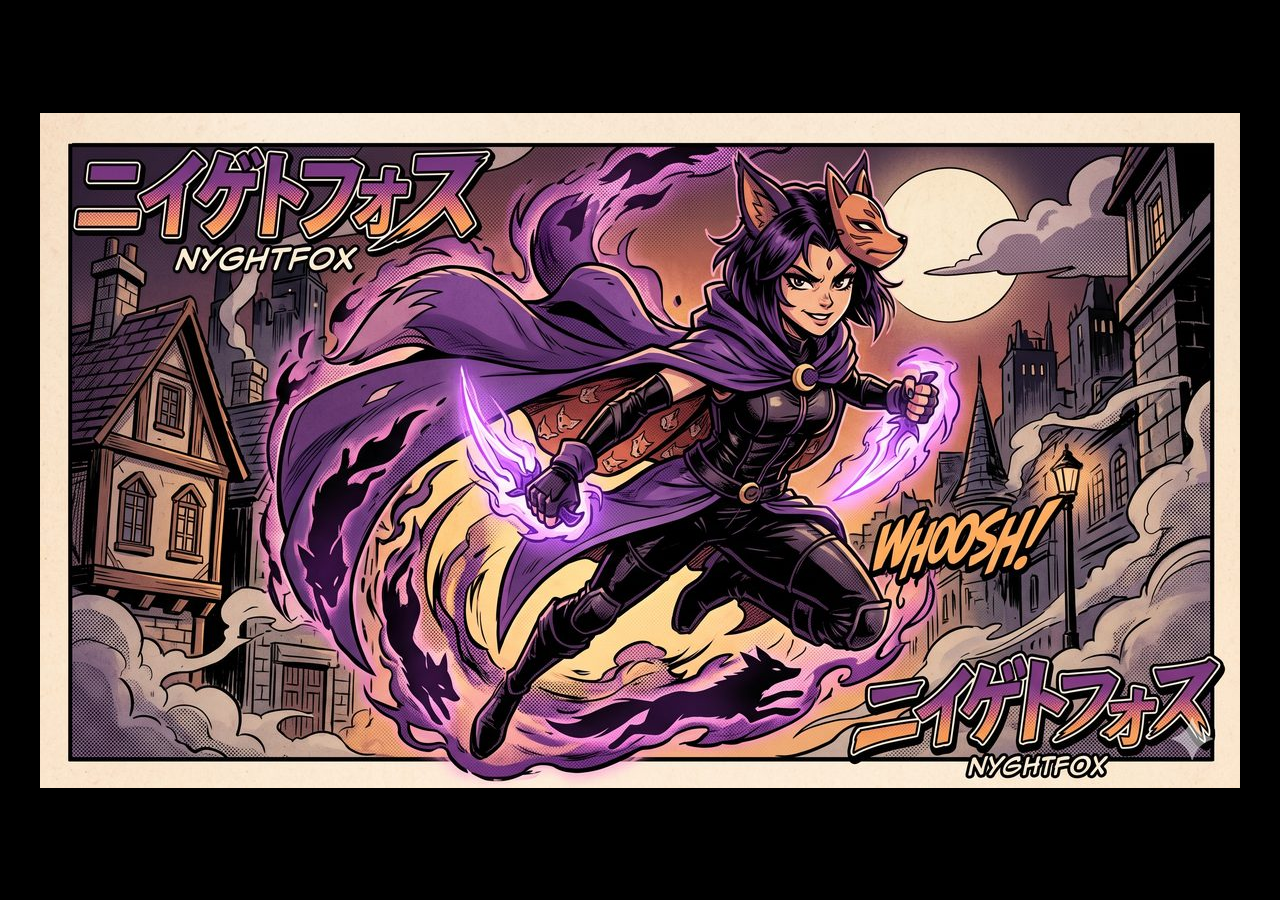
==== nyghtfox/index.html @ a7610395 "Add nyghtfox single image landing page" ====
<!DOCTYPE html>
<html lang="en">
<head>
<meta charset="UTF-8">
<meta name="viewport" content="width=device-width, initial-scale=1.0">
<title>Nyghtfox</title>
<style>
* { margin: 0; padding: 0; box-sizing: border-box; }
html, body { width: 100%; min-height: 100vh; background: #000; display: flex; align-items: center; justify-content: center; }
img { max-width: 100%; max-height: 100vh; display: block; object-fit: contain; }
</style>
</head>
<body>
<img src="[data-uri]" alt="Nyghtfox">
</body>
</html>
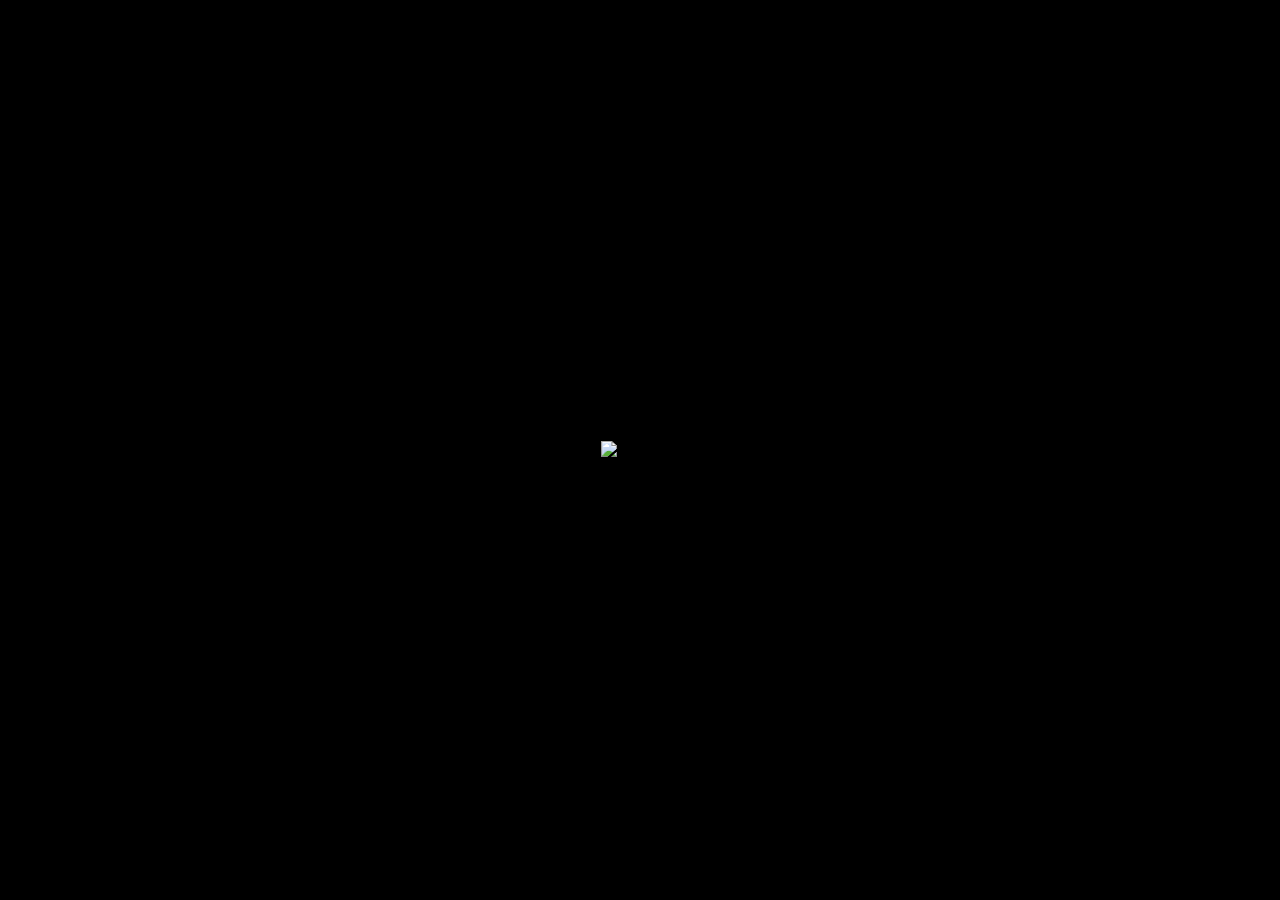
==== commit 9c48ffab: "Update nyghtfox page to reference external image URL and fix content type" ====
--- a/nyghtfox/index.html
+++ b/nyghtfox/index.html
@@ -11,6 +11,6 @@
 </style>
 </head>
 <body>
-<img src="[data-uri]